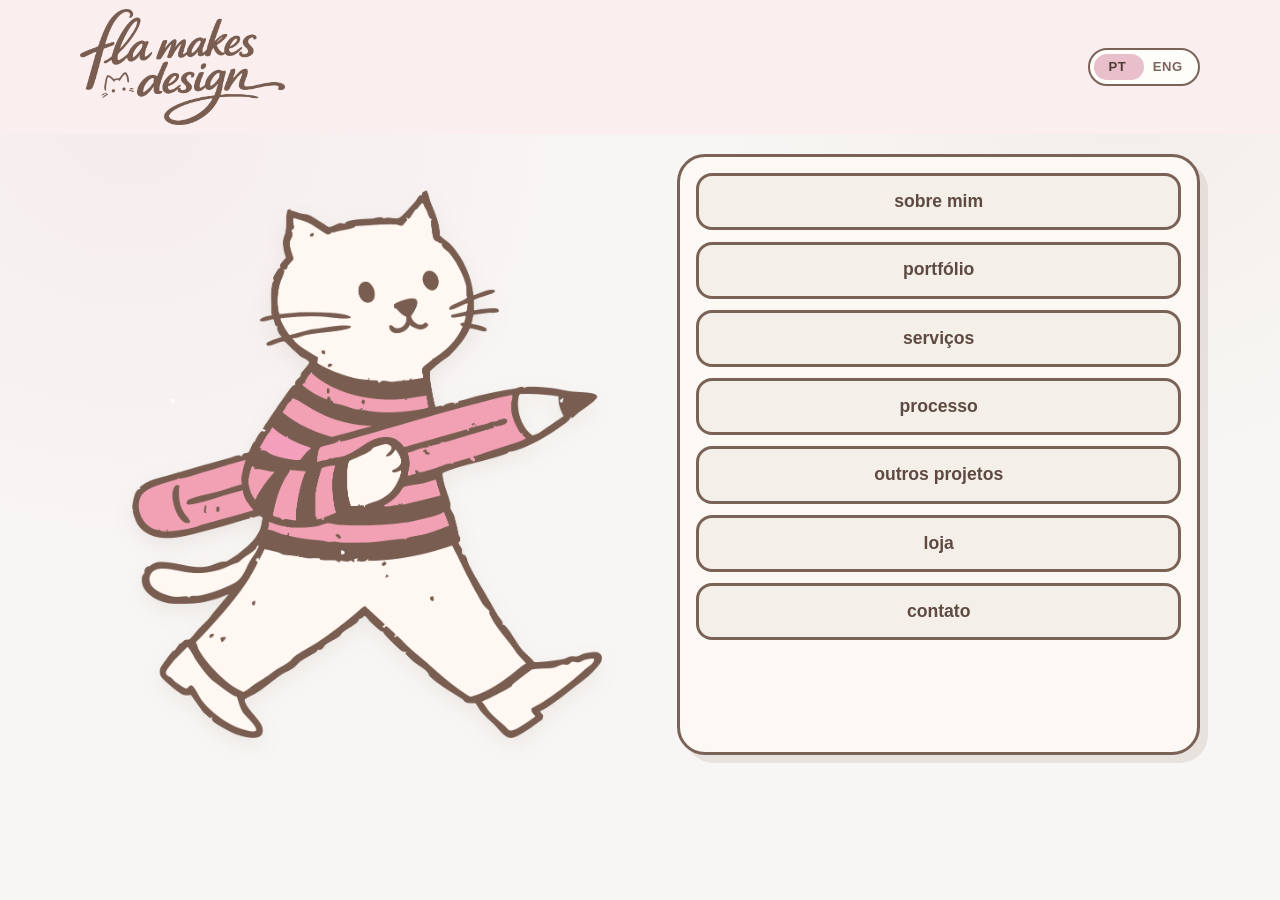
==== index.html @ caa8725c "Versão inicial do site" ====
<!doctype html>
<html lang="pt-BR">
  <head>
    <meta charset="UTF-8" />
    <meta name="viewport" content="width=device-width, initial-scale=1.0" />
    <title>Flamakesdesign | Home</title>
    <meta name="description" content="Portfólio criativo da Flamakesdesign." />
    <link rel="icon" type="image/png" href="static/favicon@3x.png" />
    <link rel="stylesheet" href="static/styles.css" />
  </head>
  <body data-title-pt="Flamakesdesign | Home" data-title-en="Flamakesdesign | Home">
    <header class="site-wrap topbar">
      <a class="logo-link" href="index.html" aria-label="Voltar para home">
        <img src="static/flamakesdesign.png" alt="Logo Fla makes design" />
      </a>
      <div class="lang-switch" role="group" aria-label="Selecionar idioma">
        <button class="lang-btn is-active" data-lang="pt" type="button">PT</button>
        <button class="lang-btn" data-lang="en" type="button">ENG</button>
      </div>
    </header>

    <main class="site-wrap main-home">
      <section class="hero-box" id="pierreBox">
        <div class="pierre-speech" id="pierreSpeech" aria-live="polite">
          <button class="speech-close" id="pierreSpeechClose" type="button" aria-label="Fechar balão">
            x
          </button>
          <p id="pierreSpeechText"></p>
          <p class="speech-hint" data-i18n="home.speechHint">você pode fechar esta aba no x</p>
        </div>
        <div class="pierre-wrap">
          <img
            id="pierreCharacter"
            src="static/pierre.png"
            alt="Ilustração do Pierre"
            role="button"
            tabindex="0"
            aria-label="Clique no Pierre para uma mensagem"
          />
        </div>
      </section>

      <nav class="nav-grid" aria-label="Navegação principal">
        <a class="nav-card" href="sobre.html" data-i18n="nav.about">sobre mim</a>
        <a class="nav-card" href="portfolio.html" data-i18n="nav.portfolio">portfólio</a>
        <a class="nav-card" href="servicos.html" data-i18n="nav.services">serviços</a>
        <a class="nav-card" href="processo.html" data-i18n="nav.process">processo</a>
        <a class="nav-card" href="outros-projetos.html" data-i18n="nav.otherProjects">outros projetos</a>
        <a class="nav-card" href="loja.html" data-i18n="nav.shop">loja</a>
        <a class="nav-card" href="contato.html" data-i18n="nav.contact">contato</a>
      </nav>
    </main>

    <script src="static/script.js"></script>
  </body>
</html>
---- static/styles.css ----
:root {
  --bg: #f8f6f4;
  --paper: #fffdf9;
  --paper-soft: #fcf8f2;
  --ink: #5f4a42;
  --ink-soft: #7b655c;
  --border: #7a6257;
  --accent: #e9bfcc;
  --accent-2: #d9c9bc;
  --btn: #f4efe9;
  --btn-hover: #f0e5dc;
}

* {
  box-sizing: border-box;
}

html,
body {
  margin: 0;
  padding: 0;
}

body {
  min-height: 100vh;
  font-family: "Trebuchet MS", "Verdana", sans-serif;
  color: var(--ink);
  background:
    radial-gradient(circle at 10% 12%, rgba(233, 191, 204, 0.18) 0%, transparent 34%),
    radial-gradient(circle at 88% 6%, rgba(217, 201, 188, 0.2) 0%, transparent 30%),
    var(--bg);
  line-height: 1.45;
  cursor: url("cursor-small.png") 1 1, auto;
}

a,
button,
.nav-card {
  cursor: url("click-small.png") 5 1, pointer;
}

a {
  color: inherit;
  text-decoration: none;
}

.site-wrap {
  width: min(1120px, 92vw);
  margin: 0 auto;
}

.topbar {
  position: relative;
  display: flex;
  justify-content: space-between;
  align-items: center;
  gap: 1rem;
  padding-top: 0.55rem;
  padding-bottom: 0.6rem;
  margin-bottom: 0.45rem;
  z-index: 0;
}

.topbar::before {
  content: "";
  position: absolute;
  left: 50%;
  top: 0;
  transform: translateX(-50%);
  width: 100vw;
  height: 100%;
  background: color-mix(in srgb, var(--accent) 24%, var(--paper) 76%);
  z-index: -1;
}

.logo-link {
  display: inline-block;
  max-width: clamp(112px, 16vw, 220px);
}

.logo-link img {
  width: 100%;
  height: auto;
  display: block;
}

.lang-switch {
  position: relative;
  display: inline-flex;
  align-items: center;
  gap: 0;
  padding: 0.24rem;
  min-width: 112px;
  border: 2px solid var(--border);
  border-radius: 999px;
  background: color-mix(in srgb, var(--paper) 84%, white 16%);
  overflow: hidden;
}

.lang-switch::before {
  content: "";
  position: absolute;
  top: 0.22rem;
  left: 0.22rem;
  width: calc(50% - 0.22rem);
  height: calc(100% - 0.44rem);
  border-radius: 999px;
  background: var(--accent);
  transition: transform 220ms ease;
  z-index: 0;
}

.lang-switch[data-active-lang="en"]::before {
  transform: translateX(100%);
}

.lang-btn {
  position: relative;
  z-index: 1;
  flex: 1;
  border: 0;
  border-radius: 999px;
  padding: 0.34rem 0.72rem;
  background: transparent;
  color: var(--ink-soft);
  font-size: 0.82rem;
  font-weight: 700;
  letter-spacing: 0.04em;
  transition: color 220ms ease;
}

.lang-btn.is-active {
  color: #4f3a34;
}

.main-home {
  display: grid;
  grid-template-columns: 1.1fr 1fr;
  gap: 1.4rem;
  align-items: stretch;
  padding: 0.8rem 0 2.2rem;
}

.nav-grid,
.content-card {
  border: 3px solid var(--border);
  border-radius: 28px;
  box-shadow: 8px 8px 0 rgba(117, 86, 73, 0.12);
}

.hero-box {
  position: relative;
  padding: 2.2rem 1.1rem 1.1rem;
  display: grid;
  place-items: center;
  min-height: 440px;
  background: transparent;
}

.pierre-wrap {
  display: inline-grid;
  place-items: center;
}

.pierre-wrap:hover {
  animation: pierre-shake 520ms ease-in-out infinite;
}

.hero-box img {
  width: min(100%, 470px);
  height: auto;
  display: block;
  mix-blend-mode: multiply;
  filter: drop-shadow(0 8px 10px rgba(88, 63, 55, 0.08));
  animation: pierre-float 4.8s ease-in-out infinite;
}

#pierreCharacter {
  cursor: url("click-small.png") 5 1, pointer;
}

.hero-box img:focus-visible {
  outline: 3px dashed var(--border);
  outline-offset: 8px;
}

.hero-box.is-shaking .pierre-wrap {
  animation: pierre-shake 460ms ease-in-out 1;
}

.pierre-speech {
  position: absolute;
  top: 0.7rem;
  left: 50%;
  max-width: min(420px, 90%);
  padding: 0.7rem 2rem 0.7rem 0.8rem;
  border: 2px dotted #f1cedb;
  border-radius: 14px;
  background: #6b5147;
  color: #f6dce6;
  font-size: 0.93rem;
  line-height: 1.35;
  opacity: 0;
  transform: translate(-50%, 6px) scale(0.98);
  pointer-events: none;
  transition: opacity 180ms ease, transform 180ms ease;
  z-index: 3;
}

.pierre-speech p {
  margin: 0;
}

.pierre-speech::after {
  content: "";
  position: absolute;
  bottom: -9px;
  left: 50%;
  width: 14px;
  height: 14px;
  border-right: 2px dotted #f1cedb;
  border-bottom: 2px dotted #f1cedb;
  background: #6b5147;
  transform: translateX(-50%) rotate(45deg);
}

.pierre-speech.is-visible {
  opacity: 1;
  transform: translate(-50%, 0) scale(1);
  pointer-events: auto;
  animation: speech-pop 220ms ease-out;
}

.speech-hint {
  margin-top: 0.45rem;
  font-size: 0.78rem;
  color: #f0bfd2;
  display: inline-flex;
  align-items: center;
  gap: 0.35rem;
}

.speech-hint::before {
  content: "i";
  width: 14px;
  height: 14px;
  border: 1px dotted #f1cedb;
  border-radius: 50%;
  display: inline-grid;
  place-items: center;
  font-size: 0.68rem;
}

.speech-close {
  position: absolute;
  top: 0.22rem;
  right: 0.35rem;
  width: 18px;
  height: 18px;
  border: 1px dotted #f1cedb;
  border-radius: 50%;
  background: #f2c6d6;
  color: #6a4d42;
  font-size: 0.7rem;
  line-height: 1;
  padding: 0;
  display: grid;
  place-items: center;
}

.speech-close:hover {
  background: #f7dbe6;
  color: #4f3a34;
}

@keyframes pierre-float {
  0%,
  100% {
    transform: translateY(0) rotate(-0.5deg);
  }

  50% {
    transform: translateY(-10px) rotate(0.6deg);
  }
}

@keyframes pierre-shake {
  0% {
    transform: translateX(0);
  }

  20% {
    transform: translateX(-6px);
  }

  40% {
    transform: translateX(6px);
  }

  60% {
    transform: translateX(-4px);
  }

  80% {
    transform: translateX(4px);
  }

  100% {
    transform: translateX(0);
  }
}

@keyframes speech-pop {
  0% {
    opacity: 0;
    transform: translate(-50%, 10px) scale(0.86);
  }

  70% {
    transform: translate(-50%, -1px) scale(1.03);
  }

  100% {
    opacity: 1;
    transform: translate(-50%, 0) scale(1);
  }
}

.nav-grid {
  padding: 1rem;
  background: color-mix(in srgb, var(--paper-soft) 88%, white 12%);
  display: grid;
  grid-template-columns: 1fr;
  gap: 0.7rem;
  align-content: start;
}

.nav-card {
  display: flex;
  justify-content: center;
  align-items: center;
  text-align: center;
  min-height: 54px;
  border: 3px solid var(--border);
  border-radius: 16px;
  padding: 0.8rem 1rem;
  background: var(--btn);
  color: var(--ink);
  box-shadow: 0 0 0 rgba(117, 86, 73, 0);
  font-size: 1.1rem;
  font-weight: 700;
  text-transform: lowercase;
  transition: background 180ms ease, color 180ms ease, box-shadow 180ms ease;
}

.nav-card:hover {
  background: var(--border);
  color: var(--accent);
  box-shadow: 6px 6px 0 rgba(117, 86, 73, 0.28);
}

.page-shell {
  padding-bottom: 2rem;
}

.content-card {
  margin-top: 1rem;
  padding: clamp(1rem, 2.6vw, 2rem);
  background: color-mix(in srgb, var(--paper) 90%, white 10%);
}

.content-card h1 {
  margin: 0 0 0.7rem;
  font-size: clamp(2rem, 6vw, 3.2rem);
  text-transform: lowercase;
}

.content-card p {
  margin: 0;
  max-width: 66ch;
  color: var(--ink-soft);
  font-size: 1.08rem;
}

.about-layout {
  display: grid;
  grid-template-columns: 1.2fr 0.8fr;
  gap: 1.25rem;
  align-items: start;
}

.about-copy {
  display: grid;
  gap: 0.9rem;
}

.about-copy p {
  margin: 0;
}

.about-side {
  display: grid;
  gap: 0.9rem;
}

.about-photo-slot {
  border: 2px dashed var(--border);
  border-radius: 18px;
  min-height: 150px;
  max-height: 170px;
  background: color-mix(in srgb, var(--paper) 90%, white 10%);
  display: grid;
  place-items: center;
  padding: 0.55rem;
}

.about-photo-placeholder {
  color: var(--ink-soft);
  font-size: 0.92rem;
  text-transform: lowercase;
}

.about-facts {
  border: 2px solid var(--border);
  border-radius: 18px;
  background: color-mix(in srgb, var(--paper-soft) 84%, white 16%);
  padding: 0.8rem 0.9rem;
}

.about-facts h2 {
  margin: 0 0 0.5rem;
  font-size: 1rem;
  text-transform: lowercase;
}

.about-facts ul {
  margin: 0;
  padding-left: 1.2rem;
  display: grid;
  gap: 0.35rem;
  color: var(--ink-soft);
}

.education-card {
  margin-top: 0.9rem;
}

.education-card h2 {
  margin: 0 0 0.45rem;
  font-size: clamp(1.4rem, 3.4vw, 2rem);
  text-transform: lowercase;
}

.education-card > p {
  margin: 0 0 0.9rem;
}

.education-grid {
  display: grid;
  grid-template-columns: repeat(3, minmax(0, 1fr));
  gap: 0.7rem;
}

.education-item {
  border: 2px solid var(--border);
  border-radius: 14px;
  background: color-mix(in srgb, var(--paper-soft) 84%, white 16%);
  padding: 0.75rem;
}

.education-item h3 {
  margin: 0 0 0.35rem;
  font-size: 1rem;
  text-transform: lowercase;
}

.education-item p {
  margin: 0;
  color: var(--ink-soft);
  font-size: 0.95rem;
}

.portfolio-head {
  position: relative;
  margin-bottom: 0.9rem;
  padding: 0.75rem 2.5rem 0.75rem 1rem;
  width: 100%;
  max-width: none;
  border: 2px dotted #f1cedb;
  background: #6b5147;
  color: #f6dce6;
}

.portfolio-head h1 {
  margin-bottom: 0.35rem;
  font-size: clamp(1.55rem, 3.2vw, 2.2rem);
  color: #f6dce6;
}

.portfolio-head p {
  font-size: 0.96rem;
  max-width: 52ch;
  color: #f0bfd2;
}

.portfolio-head-close {
  position: absolute;
  top: 0.65rem;
  right: 0.75rem;
  width: 18px;
  height: 18px;
  border: 1px dotted #f1cedb;
  border-radius: 50%;
  background: #f2c6d6;
  color: #6a4d42;
  font-size: 0.7rem;
  line-height: 1;
  padding: 0;
  display: grid;
  place-items: center;
}

.portfolio-head-close:hover {
  background: #f7dbe6;
  color: #4f3a34;
}

.portfolio-gallery {
  display: grid;
  grid-template-columns: repeat(auto-fit, minmax(220px, 1fr));
  gap: 0.85rem;
}

.portfolio-card {
  position: relative;
  border: 2px solid var(--border);
  border-radius: 18px;
  padding: 0.65rem;
  background: color-mix(in srgb, var(--paper) 91%, white 9%);
  box-shadow: 0 3px 0 rgba(117, 86, 73, 0.08);
  overflow: hidden;
  transition: transform 180ms ease, box-shadow 180ms ease, border-color 180ms ease;
}

.portfolio-card:hover {
  transform: translateY(-4px) scale(1.015);
  box-shadow: 0 10px 16px rgba(69, 43, 38, 0.16);
  border-color: color-mix(in srgb, var(--border) 78%, var(--accent) 22%);
  z-index: 2;
}

.portfolio-thumb {
  width: 100%;
  aspect-ratio: 4 / 3;
  border: 2px solid var(--border);
  border-radius: 12px;
  margin-bottom: 0.6rem;
  transform-origin: center center;
  transition: transform 220ms ease;
}

.portfolio-card:hover .portfolio-thumb {
  transform: scale(1.03);
}

.portfolio-card h3 {
  margin: 0 0 0.2rem;
  font-size: 1.03rem;
}

.portfolio-card p {
  margin: 0;
  color: var(--ink-soft);
  font-size: 0.9rem;
  text-transform: lowercase;
}

.thumb-1 {
  background: linear-gradient(140deg, #f6ddd8, #e9bcac);
}

.thumb-2 {
  background: linear-gradient(140deg, #efe7dc, #d9c6b0);
}

.thumb-3 {
  background: linear-gradient(140deg, #f0d8cd, #dcb09e);
}

.thumb-4 {
  background: linear-gradient(140deg, #e8d9d2, #cfb8ae);
}

.thumb-5 {
  background: linear-gradient(140deg, #f6dce6, #dcb2c0);
}

.thumb-6 {
  background: linear-gradient(140deg, #e7e2d8, #cbbfa8);
}

.thumb-7 {
  background: linear-gradient(140deg, #e6d4d0, #cfa59f);
}

.thumb-8 {
  background: linear-gradient(140deg, #ebddd4, #ceb7a8);
}

.footer-note {
  padding: 1.2rem 0 2rem;
  font-size: 0.92rem;
  color: #6a4f44;
}

@media (max-width: 900px) {
  .topbar {
    align-items: flex-start;
  }

  .logo-link {
    max-width: 160px;
  }

  .main-home {
    grid-template-columns: 1fr;
  }

  .hero-box {
    min-height: 300px;
    padding-top: 2.4rem;
  }

  .about-layout {
    grid-template-columns: 1fr;
  }

  .education-grid {
    grid-template-columns: 1fr;
  }

  .portfolio-gallery {
    grid-template-columns: 1fr;
  }

  .pierre-speech {
    top: 0.7rem;
    max-width: 92%;
    font-size: 0.86rem;
  }
}
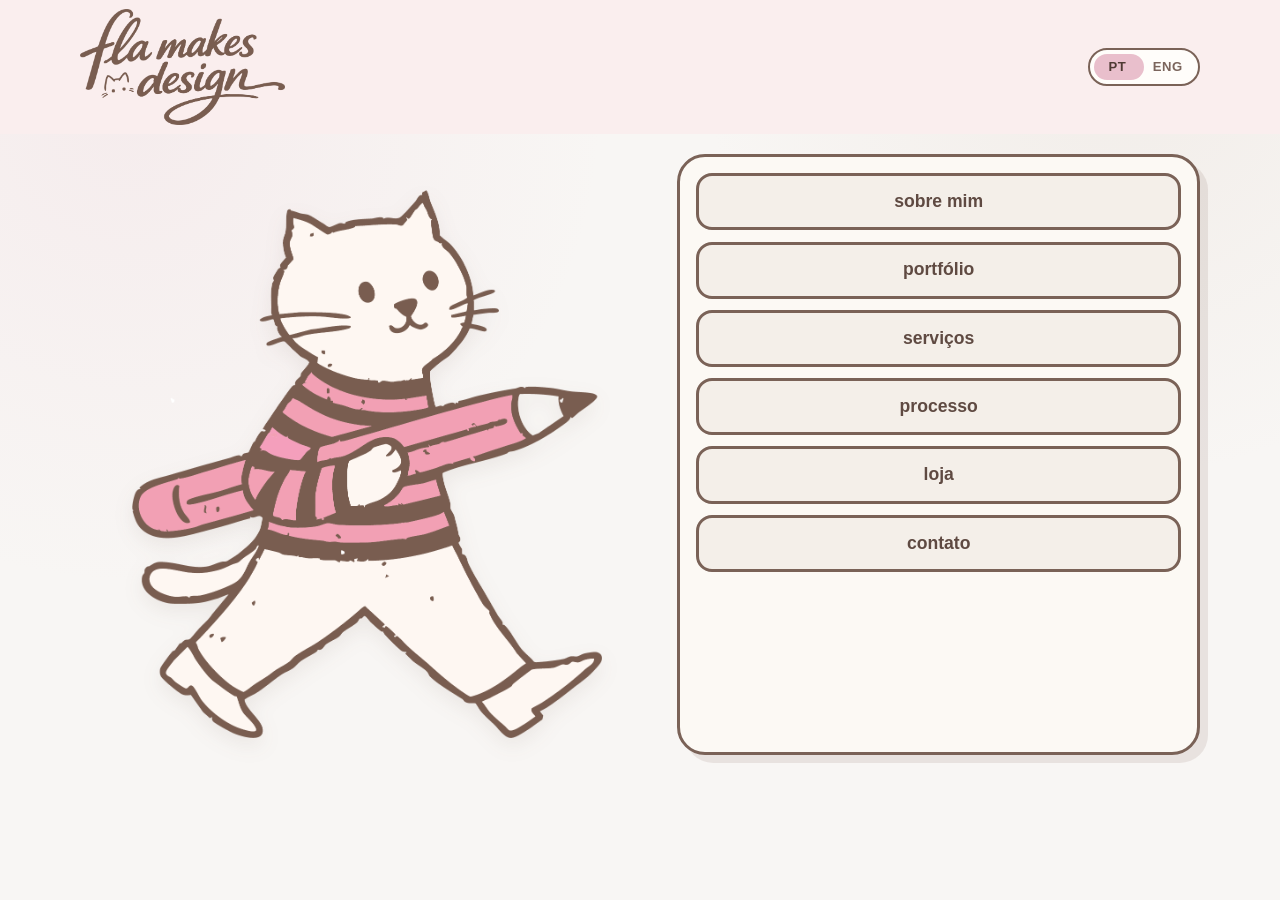
==== commit 6117c1ea: "Removido a página outros projetos e adicionado a página portfólio" ====
--- a/index.html
+++ b/index.html
@@ -45,7 +45,6 @@
         <a class="nav-card" href="portfolio.html" data-i18n="nav.portfolio">portfólio</a>
         <a class="nav-card" href="servicos.html" data-i18n="nav.services">serviços</a>
         <a class="nav-card" href="processo.html" data-i18n="nav.process">processo</a>
-        <a class="nav-card" href="outros-projetos.html" data-i18n="nav.otherProjects">outros projetos</a>
         <a class="nav-card" href="loja.html" data-i18n="nav.shop">loja</a>
         <a class="nav-card" href="contato.html" data-i18n="nav.contact">contato</a>
       </nav>
--- a/static/styles.css
+++ b/static/styles.css
@@ -480,6 +480,267 @@
   font-size: 0.95rem;
 }
 
+.services-hero {
+  position: relative;
+  isolation: isolate;
+  overflow: hidden;
+  border: 2px solid var(--border);
+  border-radius: 24px;
+  background:
+    radial-gradient(circle at 84% 18%, rgba(233, 191, 204, 0.42) 0%, transparent 36%),
+    radial-gradient(circle at 14% 90%, rgba(217, 201, 188, 0.48) 0%, transparent 42%),
+    color-mix(in srgb, var(--paper) 88%, white 12%);
+}
+
+.services-hero::after {
+  content: "";
+  position: absolute;
+  inset: 0;
+  background: linear-gradient(130deg, transparent 38%, rgba(255, 255, 255, 0.45) 50%, transparent 66%);
+  transform: translateX(-120%);
+  animation: services-glow 5.4s ease-in-out infinite;
+  pointer-events: none;
+}
+
+.services-kicker {
+  display: inline-flex;
+  align-items: center;
+  gap: 0.45rem;
+  padding: 0.26rem 0.68rem;
+  border: 1px solid var(--border);
+  border-radius: 999px;
+  background: color-mix(in srgb, var(--accent) 38%, var(--paper) 62%);
+  font-size: 0.74rem;
+  font-weight: 700;
+  letter-spacing: 0.06em;
+  text-transform: uppercase;
+  color: #5a433a;
+}
+
+.services-kicker::before {
+  content: "";
+  width: 7px;
+  height: 7px;
+  border-radius: 50%;
+  background: #7f5f53;
+}
+
+.services-deck-wrap {
+  margin-top: 1rem;
+  display: grid;
+  grid-template-columns: auto minmax(0, 1fr) auto;
+  align-items: center;
+  gap: 0.8rem;
+}
+
+.deck-arrow {
+  width: 2.5rem;
+  height: 2.5rem;
+  border-radius: 50%;
+  border: 2px solid var(--border);
+  background: color-mix(in srgb, var(--paper-soft) 88%, white 12%);
+  color: #5d453c;
+  font-size: 1.2rem;
+  display: grid;
+  place-items: center;
+  transition: transform 160ms ease, background 160ms ease, box-shadow 160ms ease;
+}
+
+.deck-arrow:hover {
+  transform: translateY(-2px);
+  background: color-mix(in srgb, var(--accent) 24%, var(--paper) 76%);
+  box-shadow: 0 8px 14px rgba(83, 58, 50, 0.15);
+}
+
+.services-deck {
+  position: relative;
+  min-height: 360px;
+  perspective: 1200px;
+}
+
+.service-deck-card {
+  position: absolute;
+  inset: 0;
+  border: 2px solid var(--border);
+  border-radius: 22px;
+  padding: 1rem 1rem 0.95rem;
+  background:
+    linear-gradient(160deg, rgba(255, 255, 255, 0.5), rgba(255, 255, 255, 0.18)),
+    color-mix(in srgb, var(--paper) 86%, white 14%);
+  backdrop-filter: blur(3px);
+  box-shadow: 0 16px 26px rgba(62, 40, 35, 0.12);
+  opacity: 0;
+  pointer-events: none;
+  transform: translateY(26px) scale(0.96) rotate(-3deg);
+  transition: transform 320ms ease, opacity 320ms ease, box-shadow 260ms ease;
+}
+
+.service-deck-card.is-active {
+  opacity: 1;
+  pointer-events: auto;
+  z-index: 4;
+  transform: translateY(0) scale(1) rotate(0);
+}
+
+.service-deck-card.is-prev {
+  opacity: 0.52;
+  z-index: 3;
+  transform: translateY(10px) scale(0.985) rotate(-2deg);
+}
+
+.service-deck-card.is-next {
+  opacity: 0.52;
+  z-index: 2;
+  transform: translateY(16px) scale(0.97) rotate(2deg);
+}
+
+.service-deck-card.is-hidden {
+  opacity: 0;
+  z-index: 1;
+  transform: translateY(28px) scale(0.95) rotate(0);
+}
+
+.service-deck-card.is-active:hover {
+  transform: translateY(16px) scale(1) rotate(0.4deg);
+  box-shadow: 0 20px 28px rgba(62, 40, 35, 0.2);
+}
+
+.service-tag {
+  display: inline-grid;
+  place-items: center;
+  min-width: 2.05rem;
+  height: 2.05rem;
+  padding: 0 0.4rem;
+  border: 1px solid var(--border);
+  border-radius: 999px;
+  background: color-mix(in srgb, var(--accent) 34%, var(--paper) 66%);
+  color: #5d433a;
+  font-size: 0.78rem;
+  font-weight: 700;
+}
+
+.service-deck-card h2 {
+  margin: 0.6rem 0 0.45rem;
+  font-size: clamp(1.25rem, 2.5vw, 1.75rem);
+  text-transform: lowercase;
+}
+
+.service-deck-card p {
+  margin: 0;
+  font-size: 0.98rem;
+  color: var(--ink-soft);
+}
+
+.service-deck-card ul {
+  margin: 0.78rem 0 0;
+  padding-left: 1.1rem;
+  display: grid;
+  gap: 0.34rem;
+  color: var(--ink-soft);
+  font-size: 0.93rem;
+}
+
+@keyframes services-glow {
+  0%,
+  16% {
+    transform: translateX(-120%);
+  }
+
+  38%,
+  100% {
+    transform: translateX(150%);
+  }
+}
+
+.process-hero {
+  margin-bottom: 1rem;
+}
+
+.process-kicker {
+  display: inline-block;
+  margin-bottom: 0.55rem;
+  padding: 0.24rem 0.7rem;
+  border: 1px solid var(--border);
+  border-radius: 999px;
+  font-size: 0.74rem;
+  font-weight: 700;
+  letter-spacing: 0.06em;
+  text-transform: uppercase;
+  background: color-mix(in srgb, var(--accent) 34%, var(--paper) 66%);
+  color: #5d453c;
+}
+
+.process-timeline {
+  position: relative;
+  display: grid;
+  gap: 0.9rem;
+  padding: 0.35rem 0 0.4rem;
+}
+
+.process-timeline::before {
+  content: "";
+  position: absolute;
+  left: 18px;
+  top: 0;
+  bottom: 0;
+  width: 2px;
+  background: color-mix(in srgb, var(--border) 70%, var(--accent) 30%);
+}
+
+.timeline-item {
+  position: relative;
+  display: grid;
+  grid-template-columns: 36px auto 1fr;
+  align-items: start;
+  gap: 0.6rem;
+}
+
+.timeline-dot {
+  position: absolute;
+  left: 11px;
+  top: 18px;
+  width: 14px;
+  height: 14px;
+  border: 2px solid var(--border);
+  border-radius: 50%;
+  background: var(--paper);
+  z-index: 1;
+}
+
+.timeline-step {
+  margin-top: 0.6rem;
+  font-size: 0.82rem;
+  font-weight: 700;
+  color: #6b5248;
+}
+
+.timeline-card {
+  border: 2px solid var(--border);
+  border-radius: 16px;
+  padding: 0.82rem 0.9rem;
+  background: color-mix(in srgb, var(--paper-soft) 84%, white 16%);
+  box-shadow: 0 4px 0 rgba(117, 86, 73, 0.08);
+  transition: transform 180ms ease, box-shadow 180ms ease, border-color 180ms ease;
+}
+
+.timeline-card:hover {
+  transform: translateY(-3px);
+  box-shadow: 0 12px 16px rgba(83, 58, 50, 0.14);
+  border-color: color-mix(in srgb, var(--border) 76%, var(--accent) 24%);
+}
+
+.timeline-card h2 {
+  margin: 0 0 0.32rem;
+  font-size: 1.04rem;
+  text-transform: lowercase;
+}
+
+.timeline-card p {
+  margin: 0;
+  color: var(--ink-soft);
+  font-size: 0.95rem;
+}
+
 .portfolio-head {
   position: relative;
   margin-bottom: 0.9rem;
@@ -550,11 +811,13 @@
 }
 
 .portfolio-thumb {
+  position: relative;
   width: 100%;
   aspect-ratio: 4 / 3;
   border: 2px solid var(--border);
   border-radius: 12px;
   margin-bottom: 0.6rem;
+  overflow: hidden;
   transform-origin: center center;
   transition: transform 220ms ease;
 }
@@ -575,36 +838,34 @@
   text-transform: lowercase;
 }
 
-.thumb-1 {
-  background: linear-gradient(140deg, #f6ddd8, #e9bcac);
-}
-
-.thumb-2 {
-  background: linear-gradient(140deg, #efe7dc, #d9c6b0);
-}
-
-.thumb-3 {
-  background: linear-gradient(140deg, #f0d8cd, #dcb09e);
-}
-
-.thumb-4 {
-  background: linear-gradient(140deg, #e8d9d2, #cfb8ae);
-}
-
-.thumb-5 {
-  background: linear-gradient(140deg, #f6dce6, #dcb2c0);
-}
-
-.thumb-6 {
-  background: linear-gradient(140deg, #e7e2d8, #cbbfa8);
-}
-
-.thumb-7 {
-  background: linear-gradient(140deg, #e6d4d0, #cfa59f);
-}
-
-.thumb-8 {
-  background: linear-gradient(140deg, #ebddd4, #ceb7a8);
+.case-slider {
+  background: #f3ece5;
+}
+
+.case-slide {
+  position: absolute;
+  inset: 0;
+  width: 100%;
+  height: 100%;
+  object-fit: cover;
+  opacity: 0;
+  filter: sepia(0.7) saturate(0.8) hue-rotate(-10deg) brightness(0.92);
+  transition: filter 260ms ease;
+}
+
+.case-slide:first-child {
+  opacity: 1;
+}
+
+.portfolio-card:hover .case-slide:first-child,
+.portfolio-card:focus-within .case-slide:first-child {
+  filter: none;
+}
+
+@media (hover: none) {
+  .portfolio-card .case-slide:first-child {
+    filter: none;
+  }
 }
 
 .footer-note {
@@ -639,6 +900,25 @@
     grid-template-columns: 1fr;
   }
 
+  .services-deck-wrap {
+    grid-template-columns: 1fr;
+    gap: 0.55rem;
+  }
+
+  .deck-arrow {
+    width: 100%;
+    height: 2.25rem;
+    border-radius: 12px;
+  }
+
+  .services-deck {
+    min-height: 390px;
+  }
+
+  .timeline-card {
+    padding: 0.74rem 0.78rem;
+  }
+
   .portfolio-gallery {
     grid-template-columns: 1fr;
   }
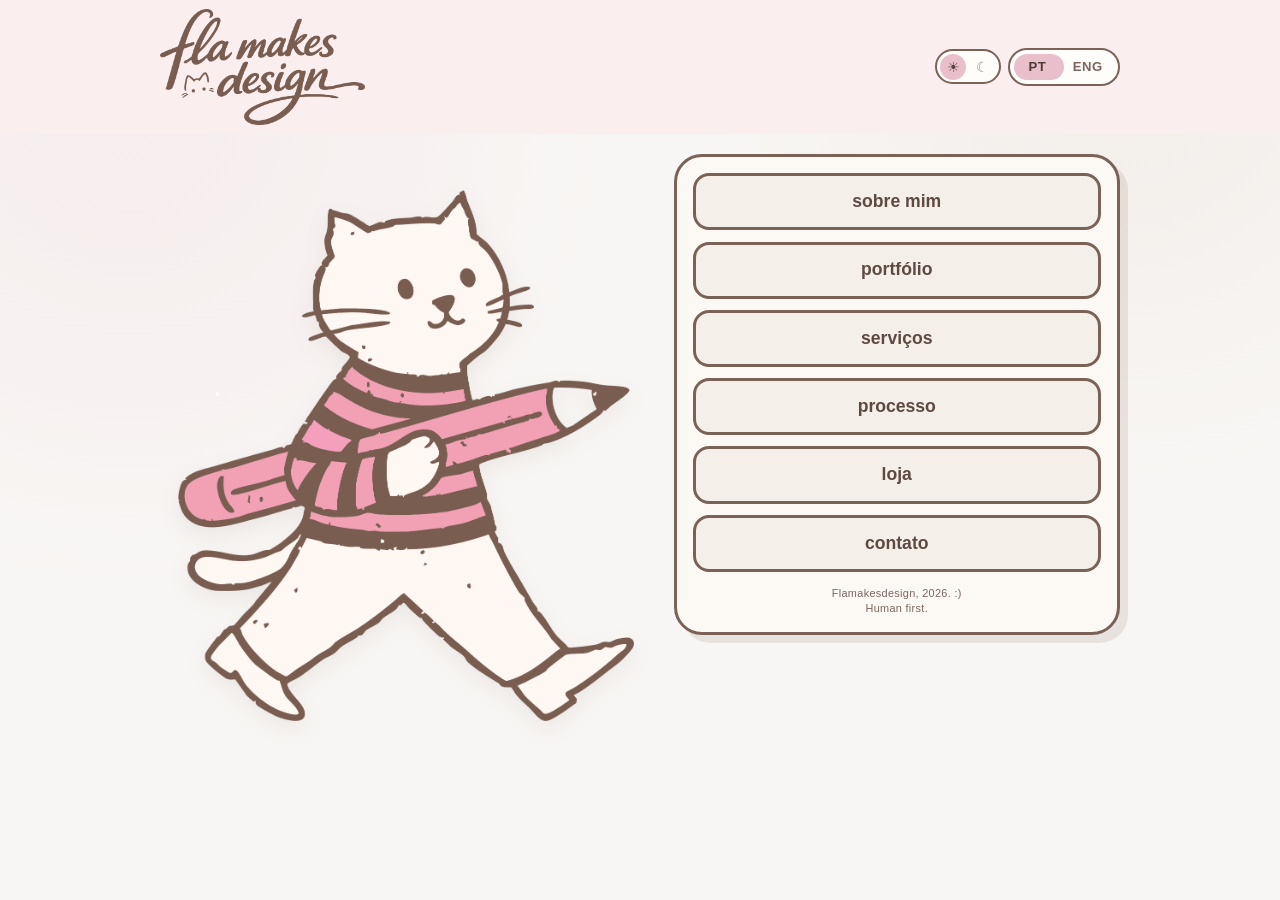
==== commit 60de0bac: "Adicionei o botão de modo escuro e modo claro" ====
--- a/index.html
+++ b/index.html
@@ -47,6 +47,7 @@
         <a class="nav-card" href="processo.html" data-i18n="nav.process">processo</a>
         <a class="nav-card" href="loja.html" data-i18n="nav.shop">loja</a>
         <a class="nav-card" href="contato.html" data-i18n="nav.contact">contato</a>
+        <p class="home-mini-note">Flamakesdesign, 2026. :)<br />Human first.</p>
       </nav>
     </main>
 
--- a/static/styles.css
+++ b/static/styles.css
@@ -33,6 +33,23 @@
   cursor: url("cursor-small.png") 1 1, auto;
 }
 
+body[data-theme="dark"] {
+  --bg: #2f211d;
+  --paper: #4a342d;
+  --paper-soft: #5a4037;
+  --ink: #f6dce6;
+  --ink-soft: #efc7d7;
+  --border: #d6aebf;
+  --accent: #6a4b41;
+  --accent-2: #7a5a4f;
+  --btn: #5c4239;
+  --btn-hover: #6a4c42;
+  background:
+    radial-gradient(circle at 10% 12%, rgba(130, 84, 95, 0.2) 0%, transparent 34%),
+    radial-gradient(circle at 88% 6%, rgba(95, 71, 63, 0.24) 0%, transparent 30%),
+    var(--bg);
+}
+
 a,
 button,
 .nav-card {
@@ -45,7 +62,7 @@
 }
 
 .site-wrap {
-  width: min(1120px, 92vw);
+  width: min(960px, 84vw);
   margin: 0 auto;
 }
 
@@ -61,6 +78,12 @@
   z-index: 0;
 }
 
+.topbar-controls {
+  display: inline-flex;
+  align-items: center;
+  gap: 0.45rem;
+}
+
 .topbar::before {
   content: "";
   position: absolute;
@@ -95,6 +118,45 @@
   border-radius: 999px;
   background: color-mix(in srgb, var(--paper) 84%, white 16%);
   overflow: hidden;
+}
+
+.theme-toggle {
+  position: relative;
+  display: inline-flex;
+  align-items: center;
+  gap: 0.2rem;
+  border: 2px solid var(--border);
+  border-radius: 999px;
+  padding: 0.16rem 0.22rem;
+  min-height: 34px;
+  background: color-mix(in srgb, var(--paper) 84%, white 16%);
+}
+
+.theme-icon {
+  width: 26px;
+  height: 26px;
+  border-radius: 50%;
+  display: grid;
+  place-items: center;
+  font-size: 0.88rem;
+  color: var(--ink-soft);
+  opacity: 0.74;
+  transition: opacity 180ms ease, color 180ms ease, background 180ms ease;
+}
+
+.theme-toggle[data-mode="light"] .theme-icon-sun,
+.theme-toggle[data-mode="dark"] .theme-icon-moon {
+  opacity: 1;
+  color: #5a433a;
+  background: var(--accent);
+}
+
+body[data-theme="dark"] .theme-toggle[data-mode="dark"] .theme-icon-moon {
+  color: #f6dce6;
+}
+
+body[data-theme="dark"] .theme-toggle[data-mode="light"] .theme-icon-sun {
+  color: #5a433a;
 }
 
 .lang-switch::before {
@@ -137,7 +199,7 @@
   display: grid;
   grid-template-columns: 1.1fr 1fr;
   gap: 1.4rem;
-  align-items: stretch;
+  align-items: start;
   padding: 0.8rem 0 2.2rem;
 }
 
@@ -153,7 +215,7 @@
   padding: 2.2rem 1.1rem 1.1rem;
   display: grid;
   place-items: center;
-  min-height: 440px;
+  min-height: 390px;
   background: transparent;
 }
 
@@ -359,6 +421,15 @@
   box-shadow: 6px 6px 0 rgba(117, 86, 73, 0.28);
 }
 
+.home-mini-note {
+  margin: 0.2rem 0 0;
+  text-align: center;
+  font-size: 0.68rem;
+  line-height: 1.35;
+  letter-spacing: 0.03em;
+  color: #7b655c;
+}
+
 .page-shell {
   padding-bottom: 2rem;
 }
@@ -404,20 +475,32 @@
 }
 
 .about-photo-slot {
-  border: 2px dashed var(--border);
-  border-radius: 18px;
-  min-height: 150px;
-  max-height: 170px;
-  background: color-mix(in srgb, var(--paper) 90%, white 10%);
+  width: min(220px, 100%);
+  aspect-ratio: 1 / 1;
+  margin: 0 auto;
+  border: 2px solid var(--border);
+  border-radius: 50%;
+  background: color-mix(in srgb, var(--paper-soft) 88%, white 12%);
   display: grid;
   place-items: center;
-  padding: 0.55rem;
+  padding: 0.4rem;
+  overflow: hidden;
 }
 
 .about-photo-placeholder {
   color: var(--ink-soft);
   font-size: 0.92rem;
   text-transform: lowercase;
+}
+
+.about-photo-img {
+  width: 100%;
+  height: 100%;
+  object-fit: cover;
+  object-position: center;
+  border-radius: 50%;
+  border: 1px solid color-mix(in srgb, var(--border) 70%, white 30%);
+  background: color-mix(in srgb, var(--paper) 92%, white 8%);
 }
 
 .about-facts {
@@ -741,6 +824,113 @@
   font-size: 0.95rem;
 }
 
+.about-pierre-fixed {
+  position: fixed;
+  right: 1.1rem;
+  bottom: 0.8rem;
+  width: clamp(62px, 8.5vw, 98px);
+  z-index: 15;
+  pointer-events: none;
+  opacity: 0.92;
+}
+
+.about-pierre-fixed img {
+  width: 100%;
+  height: auto;
+  display: block;
+  filter: drop-shadow(0 8px 14px rgba(86, 60, 51, 0.22));
+  animation: pierre-float 4.8s ease-in-out infinite, pierre-idle-tilt 6.6s ease-in-out infinite;
+}
+
+@keyframes pierre-idle-tilt {
+  0%,
+  100% {
+    transform: rotate(-1deg);
+  }
+
+  50% {
+    transform: rotate(1.4deg);
+  }
+}
+
+.shop-coming {
+  min-height: 340px;
+  display: grid;
+  place-items: center;
+  align-content: center;
+  text-align: center;
+  gap: 0.35rem;
+}
+
+.shop-coming h1 {
+  margin-bottom: 0.1rem;
+}
+
+.shop-face {
+  margin: 0;
+  font-size: clamp(2.4rem, 7vw, 4.2rem);
+  line-height: 1;
+  color: #6c5349;
+}
+
+.shop-soon {
+  margin: 0;
+  text-transform: lowercase;
+  letter-spacing: 0.08em;
+  font-size: clamp(1rem, 3vw, 1.4rem);
+  color: #7c665d;
+}
+
+.contact-shell {
+  text-align: center;
+}
+
+.contact-subtitle {
+  margin-bottom: 1rem;
+  font-size: 0.96rem;
+}
+
+.contact-circles {
+  display: grid;
+  grid-template-columns: repeat(auto-fit, minmax(100px, 1fr));
+  gap: 0.85rem;
+  width: min(760px, 100%);
+  margin: 0 auto;
+}
+
+.contact-bubble {
+  display: grid;
+  justify-items: center;
+  gap: 0.38rem;
+  padding: 0.2rem;
+}
+
+.contact-icon {
+  width: 66px;
+  height: 66px;
+  border-radius: 50%;
+  border: 2px solid var(--border);
+  background: color-mix(in srgb, var(--paper-soft) 82%, white 18%);
+  display: grid;
+  place-items: center;
+  font-size: 1.05rem;
+  font-weight: 700;
+  color: #5b443b;
+  transition: transform 170ms ease, box-shadow 170ms ease, background 170ms ease;
+}
+
+.contact-label {
+  font-size: 0.8rem;
+  color: var(--ink-soft);
+  text-transform: lowercase;
+}
+
+.contact-bubble:hover .contact-icon {
+  transform: translateY(-4px);
+  box-shadow: 0 10px 14px rgba(74, 48, 41, 0.18);
+  background: color-mix(in srgb, var(--accent) 28%, var(--paper) 72%);
+}
+
 .portfolio-head {
   position: relative;
   margin-bottom: 0.9rem;
@@ -915,6 +1105,17 @@
     min-height: 390px;
   }
 
+  .about-pierre-fixed {
+    width: clamp(56px, 16vw, 76px);
+    right: 0.65rem;
+    bottom: 0.55rem;
+  }
+
+  .home-mini-note {
+    font-size: 0.64rem;
+    margin-top: 0.05rem;
+  }
+
   .timeline-card {
     padding: 0.74rem 0.78rem;
   }
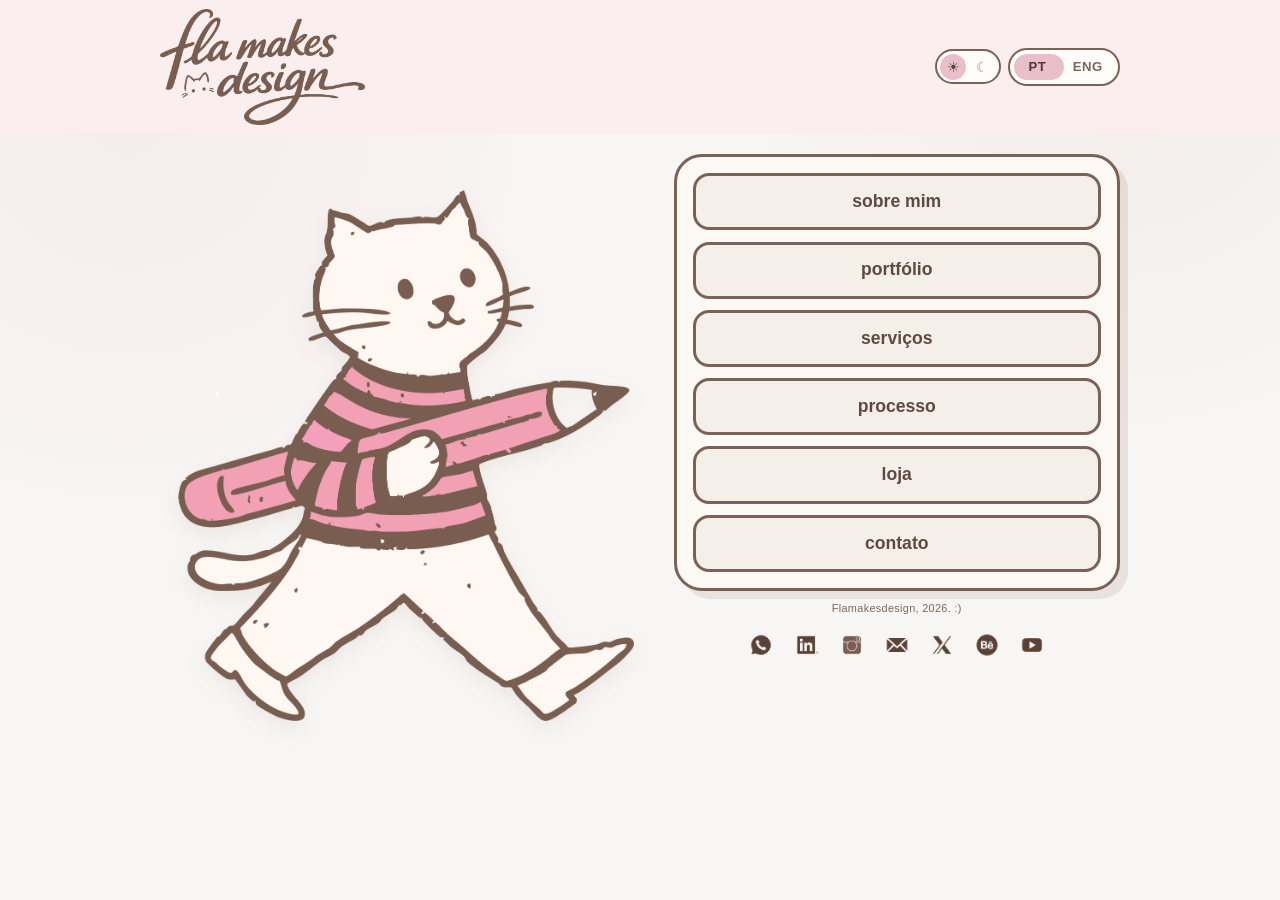
==== commit b647a4af: "versão 01 do site finalizada" ====
--- a/index.html
+++ b/index.html
@@ -40,15 +40,47 @@
         </div>
       </section>
 
-      <nav class="nav-grid" aria-label="Navegação principal">
-        <a class="nav-card" href="sobre.html" data-i18n="nav.about">sobre mim</a>
-        <a class="nav-card" href="portfolio.html" data-i18n="nav.portfolio">portfólio</a>
-        <a class="nav-card" href="servicos.html" data-i18n="nav.services">serviços</a>
-        <a class="nav-card" href="processo.html" data-i18n="nav.process">processo</a>
-        <a class="nav-card" href="loja.html" data-i18n="nav.shop">loja</a>
-        <a class="nav-card" href="contato.html" data-i18n="nav.contact">contato</a>
-        <p class="home-mini-note">Flamakesdesign, 2026. :)<br />Human first.</p>
-      </nav>
+      <div class="home-nav-wrap">
+        <nav class="nav-grid" aria-label="Navegação principal">
+          <a class="nav-card" href="sobre.html" data-i18n="nav.about">sobre mim</a>
+          <a class="nav-card" href="portfolio.html" data-i18n="nav.portfolio">portfólio</a>
+          <a class="nav-card" href="servicos.html" data-i18n="nav.services">serviços</a>
+          <a class="nav-card" href="processo.html" data-i18n="nav.process">processo</a>
+          <a class="nav-card" href="loja.html" data-i18n="nav.shop">loja</a>
+          <a class="nav-card" href="contato.html" data-i18n="nav.contact">contato</a>
+        </nav>
+        <div class="home-nav-under">
+          <p class="home-mini-note">Flamakesdesign, 2026. :)</p>
+          <div class="home-social-icons" aria-label="Redes sociais">
+            <a href="https://wa.link/auk0r0" target="_blank" rel="noopener noreferrer" aria-label="WhatsApp">
+              <img src="static/whatsapp.png" alt="" />
+            </a>
+            <a
+              href="https://www.linkedin.com/in/flamakesdesign"
+              target="_blank"
+              rel="noopener noreferrer"
+              aria-label="LinkedIn"
+            >
+              <img src="static/linkedin.png" alt="" />
+            </a>
+            <a href="https://www.instagram.com/flavi.dsg/" target="_blank" rel="noopener noreferrer" aria-label="Instagram">
+              <img src="static/instagram.png" alt="" />
+            </a>
+            <a href="mailto:flaviamsara@gmail.com" aria-label="Gmail">
+              <img src="static/gmail.png" alt="" />
+            </a>
+            <a href="https://x.com/Flamakesdesign" target="_blank" rel="noopener noreferrer" aria-label="X">
+              <img src="static/twitter.png" alt="" />
+            </a>
+            <a href="https://www.behance.net/mariaaraujo37" target="_blank" rel="noopener noreferrer" aria-label="Behance">
+              <img src="static/behance.png" alt="" />
+            </a>
+            <a href="https://www.youtube.com/" target="_blank" rel="noopener noreferrer" aria-label="YouTube">
+              <img src="static/youtube.png" alt="" />
+            </a>
+          </div>
+        </div>
+      </div>
     </main>
 
     <script src="static/script.js"></script>
--- a/static/styles.css
+++ b/static/styles.css
@@ -201,6 +201,11 @@
   gap: 1.4rem;
   align-items: start;
   padding: 0.8rem 0 2.2rem;
+}
+
+.home-nav-wrap {
+  display: grid;
+  gap: 0.45rem;
 }
 
 .nav-grid,
@@ -430,6 +435,38 @@
   color: #7b655c;
 }
 
+.home-nav-under {
+  padding: 0 0.55rem;
+}
+
+.home-social-icons {
+  margin-top: 0.6rem;
+  display: flex;
+  justify-content: center;
+  align-items: center;
+  gap: 0.32rem;
+  flex-wrap: wrap;
+}
+
+.home-social-icons a {
+  width: 40px;
+  height: 40px;
+  display: grid;
+  place-items: center;
+  transition: transform 160ms ease;
+}
+
+.home-social-icons a:hover {
+  transform: translateY(-2px) scale(1.04);
+}
+
+.home-social-icons img {
+  width: 28px;
+  height: 28px;
+  object-fit: contain;
+  display: block;
+}
+
 .page-shell {
   padding-bottom: 2rem;
 }
@@ -886,49 +923,50 @@
 }
 
 .contact-subtitle {
-  margin-bottom: 1rem;
+  width: min(100%, 46ch);
+  margin: 0 auto 0.9rem;
   font-size: 0.96rem;
-}
-
-.contact-circles {
-  display: grid;
-  grid-template-columns: repeat(auto-fit, minmax(100px, 1fr));
-  gap: 0.85rem;
+  line-height: 1.4;
+  text-align: center;
+}
+
+.contact-panel {
   width: min(760px, 100%);
   margin: 0 auto;
-}
-
-.contact-bubble {
-  display: grid;
-  justify-items: center;
-  gap: 0.38rem;
-  padding: 0.2rem;
-}
-
-.contact-icon {
-  width: 66px;
-  height: 66px;
-  border-radius: 50%;
-  border: 2px solid var(--border);
-  background: color-mix(in srgb, var(--paper-soft) 82%, white 18%);
-  display: grid;
-  place-items: center;
-  font-size: 1.05rem;
+  display: grid;
+  grid-template-columns: repeat(3, minmax(0, 1fr));
+  gap: 0.75rem;
+}
+
+.contact-link {
+  border: 2px solid var(--border);
+  border-radius: 16px;
+  background: color-mix(in srgb, var(--paper-soft) 84%, white 16%);
+  min-height: 88px;
+  display: flex;
+  align-items: center;
+  justify-content: center;
+  gap: 0.55rem;
+  padding: 0.7rem;
+  transition: transform 170ms ease, box-shadow 170ms ease, background 170ms ease;
+}
+
+.contact-link img {
+  width: 25px;
+  height: 25px;
+  object-fit: contain;
+}
+
+.contact-link span {
+  font-size: 0.92rem;
   font-weight: 700;
-  color: #5b443b;
-  transition: transform 170ms ease, box-shadow 170ms ease, background 170ms ease;
-}
-
-.contact-label {
-  font-size: 0.8rem;
-  color: var(--ink-soft);
-  text-transform: lowercase;
-}
-
-.contact-bubble:hover .contact-icon {
-  transform: translateY(-4px);
-  box-shadow: 0 10px 14px rgba(74, 48, 41, 0.18);
-  background: color-mix(in srgb, var(--accent) 28%, var(--paper) 72%);
+  color: var(--ink);
+}
+
+.contact-link:hover {
+  transform: translateY(-3px);
+  box-shadow: 0 10px 14px rgba(77, 50, 43, 0.18);
+  background: color-mix(in srgb, var(--accent) 20%, var(--paper) 80%);
 }
 
 .portfolio-head {
@@ -1108,7 +1146,24 @@
   .about-pierre-fixed {
     width: clamp(56px, 16vw, 76px);
     right: 0.65rem;
-    bottom: 0.55rem;
+    top: 4.4rem;
+    bottom: auto;
+  }
+
+  .main-home #pierreCharacter {
+    width: min(62vw, 210px);
+  }
+
+  .contact-panel {
+    grid-template-columns: repeat(2, minmax(0, 1fr));
+  }
+
+  .contact-link {
+    min-height: 82px;
+  }
+
+  .contact-link span {
+    font-size: 0.88rem;
   }
 
   .home-mini-note {
@@ -1130,3 +1185,9 @@
     font-size: 0.86rem;
   }
 }
+
+@media (max-width: 560px) {
+  .contact-panel {
+    grid-template-columns: 1fr;
+  }
+}
